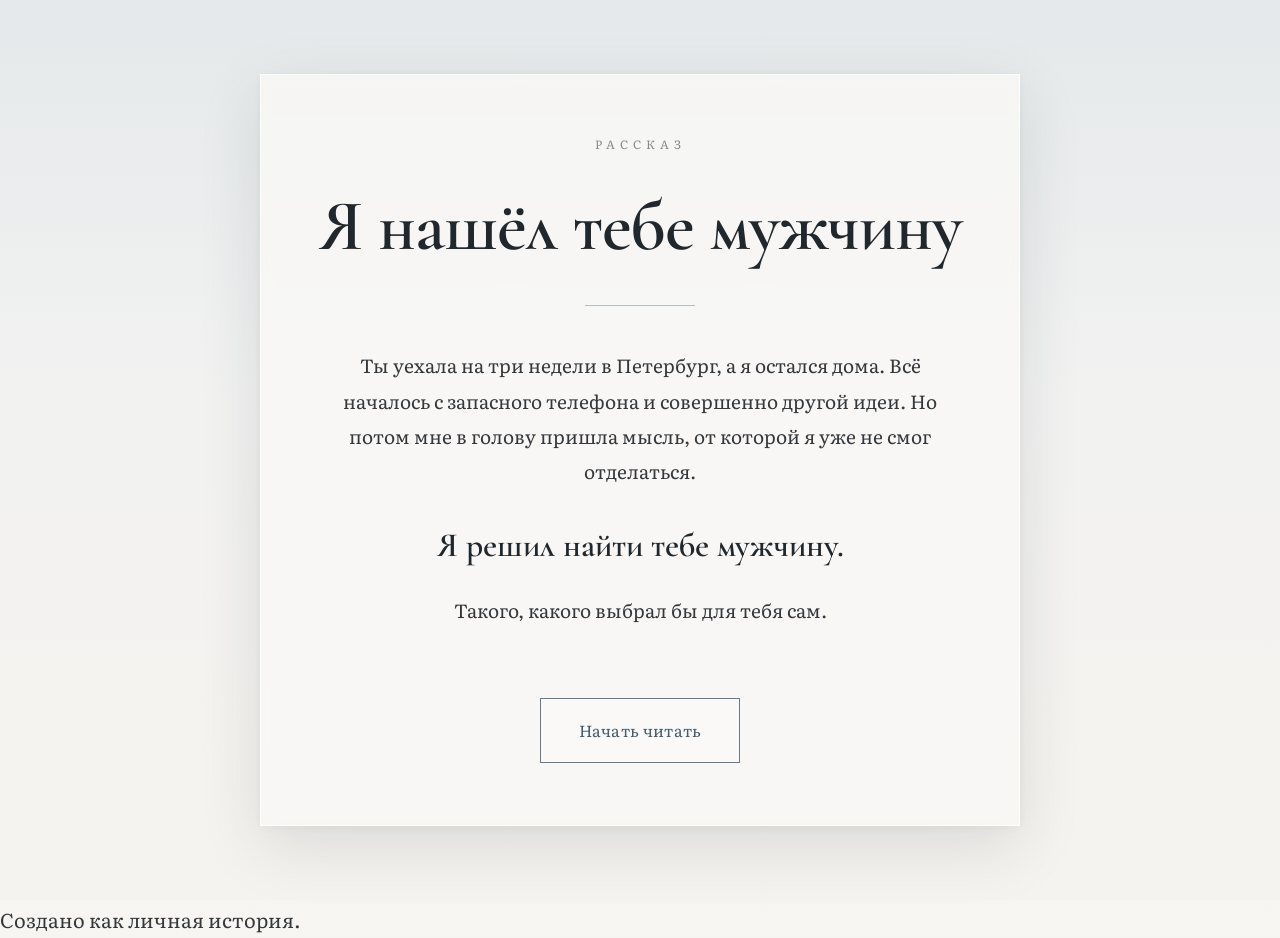
==== index.html @ 6dcb114e "Add files via upload" ====
<!DOCTYPE html>
<html lang="ru">
<head>
<meta charset="UTF-8">
<meta name="viewport" content="width=device-width, initial-scale=1.0">

<title>Я нашёл тебе мужчину</title>

<meta name="description" content="Ты уехала на три недели в Петербург, а я остался дома. Всё началось с запасного телефона и совершенно другой идеи. Но потом мне в голову пришла мысль, от которой я уже не смог отделаться.">

<link rel="stylesheet" href="style.css">

<link rel="preconnect" href="https://fonts.googleapis.com">
<link rel="preconnect" href="https://fonts.gstatic.com" crossorigin>

<link href="https://fonts.googleapis.com/css2?family=Cormorant+Garamond:wght@500;600&family=Literata:opsz,wght@7..72,300;7..72,400;7..72,500&display=swap" rel="stylesheet">

</head>

<body>

<div class="progress"></div>

<main class="cover">

<div class="cover-content">

<div class="book-type">

рассказ

</div>

<h1>

Я нашёл тебе мужчину

</h1>

<div class="divider"></div>

<p class="annotation">

Ты уехала на три недели в Петербург, а я остался дома.

Всё началось с запасного телефона и совершенно другой идеи.

Но потом мне в голову пришла мысль, от которой я уже не смог отделаться.

</p>

<p class="annotation accent">

Я решил найти тебе мужчину.

</p>

<p class="annotation">

Такого, какого выбрал бы для тебя сам.

</p>

<a class="start-button" href="chapter1.html">

Начать читать

</a>

<a
    id="continue-reading"
    class="start-button"
    href="#"
    style="display:none;margin-top:18px;"
>
Продолжить чтение
</a>

</div>

</main>

<footer>

Создано как личная история.

</footer>

<script src="script.js"></script>

</body>

</html>
---- style.css ----
/* ==========================================================
   Я нашёл тебе мужчину
   Петербургская версия оформления
   ========================================================== */

:root {
    --bg: #f2f1ee;
    --paper: #fbfaf7;

    --text: #34383c;
    --title: #20272d;

    --accent: #657b8d;
    --accent-dark: #455c6e;

    --muted: #858b8f;
    --line: #d6dce0;

    --shadow: rgba(28, 40, 48, 0.09);
}


/* ----------------------------------------------------------
   Базовые настройки
   ---------------------------------------------------------- */

* {
    margin: 0;
    padding: 0;
    box-sizing: border-box;
}

html {
    scroll-behavior: smooth;
}

body {
    min-height: 100vh;

    background:
        linear-gradient(
            rgba(235, 238, 240, 0.86),
            rgba(245, 242, 237, 0.92)
        ),
        url("assets/piter-watermark.png")
        center center / cover fixed no-repeat;

    color: var(--text);

    font-family: "Literata", Georgia, serif;
    font-size: 20px;
    line-height: 1.9;

    -webkit-font-smoothing: antialiased;
    text-rendering: optimizeLegibility;
}


/* ----------------------------------------------------------
   Полоска прогресса чтения
   ---------------------------------------------------------- */

.progress {
    position: fixed;

    top: 0;
    left: 0;

    width: 0;
    height: 3px;

    background: var(--accent);

    z-index: 9999;

    box-shadow: 0 0 6px rgba(101, 123, 141, 0.25);
}


/* ==========================================================
   ГЛАВНАЯ СТРАНИЦА
   ========================================================== */

.cover {
    position: relative;

    min-height: 100vh;

    display: flex;
    align-items: center;
    justify-content: center;

    padding: 60px 30px;

    background:
        linear-gradient(
            rgba(231, 235, 237, 0.28),
            rgba(244, 241, 236, 0.38)
        ),
        url("assets/piter-cover.jpg")
        center center / cover no-repeat fixed;
}


.cover::before {
    content: "";

    position: absolute;
    inset: 0;

    background:
        linear-gradient(
            180deg,
            rgba(50, 70, 85, 0.05),
            rgba(255, 255, 255, 0.02) 45%,
            rgba(240, 236, 230, 0.05)
        );

    pointer-events: none;
}


/* Карточка на главной */

.cover-content {
    position: relative;
    z-index: 2;

    width: min(760px, 100%);

    padding: 58px 55px 62px;

    text-align: center;

    background: rgba(250, 249, 246, 0.76);

    border: 1px solid rgba(255, 255, 255, 0.65);

    box-shadow:
        0 20px 60px rgba(25, 40, 50, 0.12),
        0 2px 10px rgba(25, 40, 50, 0.05);

    backdrop-filter: blur(6px);
    -webkit-backdrop-filter: blur(6px);
}


/* слово "рассказ" */

.book-type {
    margin-bottom: 34px;

    color: var(--muted);

    font-family: "Literata", serif;

    font-size: 12px;
    font-weight: 400;

    letter-spacing: 5px;
    text-transform: uppercase;
}


/* Главное название */

h1 {
    color: var(--title);

    font-family: "Cormorant Garamond", Georgia, serif;

    font-size: 72px;
    font-weight: 600;

    line-height: 1.02;

    letter-spacing: -1px;
}


/* линия под названием */

.divider {
    width: 110px;
    height: 1px;

    margin: 42px auto;

    background: var(--accent);

    opacity: 0.45;
}


/* Аннотация */

.annotation {
    max-width: 610px;

    margin: 0 auto 25px;

    font-size: 19px;
    line-height: 1.85;
}


.annotation.accent {
    margin-top: 35px;
    margin-bottom: 25px;

    color: var(--title);

    font-family: "Cormorant Garamond", Georgia, serif;

    font-size: 34px;
    font-weight: 600;

    line-height: 1.3;
}


/* ----------------------------------------------------------
   Кнопка "Начать читать"
   ---------------------------------------------------------- */

.start-button {
    display: inline-block;

    margin-top: 45px;

    padding: 16px 38px;

    color: var(--accent-dark);

    border: 1px solid var(--accent);

    text-decoration: none;

    font-family: "Literata", serif;

    font-size: 16px;

    letter-spacing: 0.3px;

    background: rgba(255, 255, 255, 0.25);

    transition:
        background-color 0.3s ease,
        color 0.3s ease,
        transform 0.3s ease,
        box-shadow 0.3s ease;
}

.start-button:hover {
    color: white;

    background: var(--accent);

    transform: translateY(-2px);

    box-shadow:
        0 8px 20px rgba(69, 92, 110, 0.18);
}


/* ==========================================================
   СТРАНИЦЫ ГЛАВ
   ========================================================== */

.chapter {
    position: relative;

    width: min(860px, calc(100% - 50px));

    margin: 55px auto 90px;

    padding: 90px 70px 105px;

    background: rgba(251, 250, 247, 0.86);

    box-shadow:
        0 12px 45px rgba(28, 40, 48, 0.09),
        0 2px 8px rgba(30, 40, 48, 0.035);
}


/* ----------------------------------------------------------
   Номер и название главы
   ---------------------------------------------------------- */

.chapter-number {
    color: var(--muted);

    font-family: "Literata", serif;

    font-size: 12px;

    letter-spacing: 4px;

    text-transform: uppercase;
}


.chapter-number::after {
    content: "";

    display: block;

    width: 45px;
    height: 1px;

    margin-top: 20px;

    background: var(--accent);

    opacity: 0.55;
}


.chapter-title {
    margin-top: 24px;
    margin-bottom: 66px;

    color: var(--title);

    font-family: "Cormorant Garamond", Georgia, serif;

    font-size: 58px;
    font-weight: 600;

    line-height: 1.1;
}


/* ----------------------------------------------------------
   Текст
   ---------------------------------------------------------- */

.chapter p {
    margin-bottom: 1.45em;
}


/* первая буква первого абзаца */

.chapter-title + p::first-letter {
    float: left;

    margin: 9px 9px 0 0;

    color: var(--accent-dark);

    font-family: "Cormorant Garamond", Georgia, serif;

    font-size: 62px;
    font-weight: 600;

    line-height: 0.72;
}


/* Финальные строки */

.ending {
    margin-top: 38px;

    color: var(--title);

    font-family: "Cormorant Garamond", Georgia, serif;

    font-size: 29px;

    line-height: 1.45;
}


/* ==========================================================
   НАВИГАЦИЯ ГЛАВ
   ========================================================== */

.navigation {
    display: grid;

    grid-template-columns: 1fr auto 1fr;

    align-items: center;

    gap: 20px;

    margin-top: 95px;

    padding-top: 32px;

    border-top: 1px solid var(--line);

    font-size: 15px;
}


.navigation a {
    color: var(--accent-dark);

    text-decoration: none;

    transition:
        color 0.2s ease,
        opacity 0.2s ease;
}


.navigation a:hover {
    color: var(--title);
}


.navigation > :first-child {
    justify-self: start;
}


.navigation > :nth-child(2) {
    justify-self: center;
}


.navigation > :last-child {
    justify-self: end;
}


/* запасная поддержка старого класса */

.chapter-nav {
    width: min(860px, calc(100% - 50px));

    display: grid;

    grid-template-columns: 1fr auto 1fr;

    align-items: center;

    gap: 20px;

    margin: -45px auto 80px;

    padding: 30px 20px;

    border-top: 1px solid var(--line);

    font-family: "Literata", serif;

    font-size: 15px;
}


.chapter-nav a {
    color: var(--accent-dark);

    text-decoration: none;
}


.chapter-nav a:hover {
    color: var(--title);
}


/* ==========================================================
   FOOTER ГЛАВНОЙ
   ========================================================== */

body {
    min-height: 100vh;

    background:
        linear-gradient(
            rgba(235, 238, 240, 0.68),
            rgba(245, 242, 237, 0.76)
        ),
        url("assets/piter-watermark.png")
        center center / cover fixed no-repeat;

    color: var(--text);

    font-family: "Literata", Georgia, serif;
    font-size: 20px;
    line-height: 1.9;

    -webkit-font-smoothing: antialiased;
    text-rendering: optimizeLegibility;
}


/* ==========================================================
   МОБИЛЬНЫЕ
   ========================================================== */

@media (max-width: 700px) {

    body {
        font-size: 18px;
        line-height: 1.82;

        background-attachment: scroll;
    }


    .cover {
        min-height: 100svh;

        padding: 28px 16px;

        background-attachment: scroll;
    }


    .cover-content {
        padding: 42px 24px 46px;
    }


    h1 {
        font-size: 48px;
        line-height: 1.02;
    }


    .book-type {
        margin-bottom: 26px;

        font-size: 10px;

        letter-spacing: 4px;
    }


    .divider {
        margin: 32px auto;
    }


    .annotation {
        font-size: 17px;

        line-height: 1.75;
    }


    .annotation.accent {
        font-size: 29px;
    }


    .start-button {
        margin-top: 34px;

        padding: 15px 30px;
    }


    .chapter {
        width: calc(100% - 20px);

        margin: 10px auto 35px;

        padding: 58px 23px 70px;

        background: rgba(251, 250, 247, 0.93);
    }


    .chapter-title {
        margin-top: 20px;
        margin-bottom: 48px;

        font-size: 44px;
    }


    .chapter-number {
        font-size: 10px;

        letter-spacing: 3px;
    }


    .chapter-title + p::first-letter {
        margin-top: 8px;

        font-size: 54px;
    }


    .ending {
        font-size: 26px;
    }


    .navigation {
        gap: 8px;

        margin-top: 65px;

        padding-top: 25px;

        font-size: 13px;
    }


    .navigation a:first-child {
        text-align: left;
    }


    .navigation a:last-child {
        text-align: right;
    }


    .chapter-nav {
        width: calc(100% - 30px);

        gap: 8px;

        font-size: 13px;
    }
}


/* ==========================================================
   ОЧЕНЬ МАЛЕНЬКИЕ ЭКРАНЫ
   ========================================================== */

@media (max-width: 430px) {

    h1 {
        font-size: 43px;
    }


    .cover-content {
        padding-left: 19px;
        padding-right: 19px;
    }


    .chapter {
        padding-left: 19px;
        padding-right: 19px;
    }


    .navigation {
        font-size: 12px;
    }
}
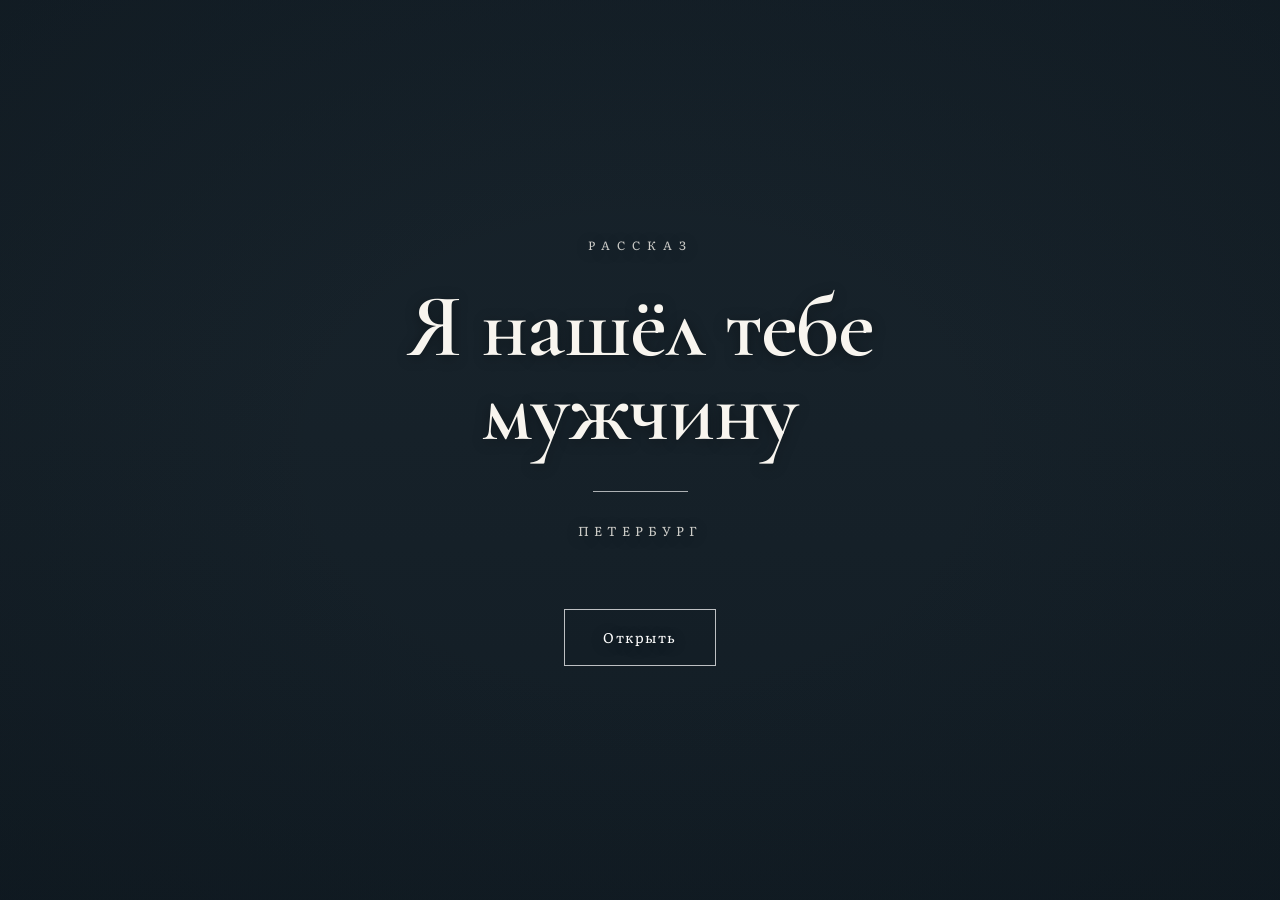
==== commit ed2e7833: "Update index.html new front page" ====
--- a/index.html
+++ b/index.html
@@ -1,93 +1,60 @@
 <!DOCTYPE html>
 <html lang="ru">
+
 <head>
-<meta charset="UTF-8">
-<meta name="viewport" content="width=device-width, initial-scale=1.0">
+    <meta charset="UTF-8">
 
-<title>Я нашёл тебе мужчину</title>
+    <meta name="viewport"
+          content="width=device-width, initial-scale=1.0">
 
-<meta name="description" content="Ты уехала на три недели в Петербург, а я остался дома. Всё началось с запасного телефона и совершенно другой идеи. Но потом мне в голову пришла мысль, от которой я уже не смог отделаться.">
+    <title>Я нашёл тебе мужчину</title>
 
-<link rel="stylesheet" href="style.css">
+    <link rel="preconnect"
+          href="https://fonts.googleapis.com">
 
-<link rel="preconnect" href="https://fonts.googleapis.com">
-<link rel="preconnect" href="https://fonts.gstatic.com" crossorigin>
+    <link rel="preconnect"
+          href="https://fonts.gstatic.com"
+          crossorigin>
 
-<link href="https://fonts.googleapis.com/css2?family=Cormorant+Garamond:wght@500;600&family=Literata:opsz,wght@7..72,300;7..72,400;7..72,500&display=swap" rel="stylesheet">
+    <link href="https://fonts.googleapis.com/css2?family=Cormorant+Garamond:wght@500;600&family=Literata:opsz,wght@7..72,300;7..72,400;7..72,500&display=swap"
+          rel="stylesheet">
 
+    <link rel="stylesheet"
+          href="style.css">
 </head>
 
-<body>
 
-<div class="progress"></div>
+<body class="splash-page">
 
-<main class="cover">
+    <main class="splash">
 
-<div class="cover-content">
+        <div class="splash-shade"></div>
 
-<div class="book-type">
+        <div class="splash-content">
 
-рассказ
+            <div class="splash-type">
+                рассказ
+            </div>
 
-</div>
+            <h1 class="splash-title">
+                Я нашёл тебе<br>
+                мужчину
+            </h1>
 
-<h1>
+            <div class="splash-line"></div>
 
-Я нашёл тебе мужчину
+            <div class="splash-city">
+                Петербург
+            </div>
 
-</h1>
+            <a class="splash-button"
+               href="story.html">
+                Открыть
+            </a>
 
-<div class="divider"></div>
+        </div>
 
-<p class="annotation">
-
-Ты уехала на три недели в Петербург, а я остался дома.
-
-Всё началось с запасного телефона и совершенно другой идеи.
-
-Но потом мне в голову пришла мысль, от которой я уже не смог отделаться.
-
-</p>
-
-<p class="annotation accent">
-
-Я решил найти тебе мужчину.
-
-</p>
-
-<p class="annotation">
-
-Такого, какого выбрал бы для тебя сам.
-
-</p>
-
-<a class="start-button" href="chapter1.html">
-
-Начать читать
-
-</a>
-
-<a
-    id="continue-reading"
-    class="start-button"
-    href="#"
-    style="display:none;margin-top:18px;"
->
-Продолжить чтение
-</a>
-
-</div>
-
-</main>
-
-<footer>
-
-Создано как личная история.
-
-</footer>
-
-<script src="script.js"></script>
+    </main>
 
 </body>
-
-</html>+</html>
--- a/style.css
+++ b/style.css
@@ -39,8 +39,8 @@
 
     background:
         linear-gradient(
-            rgba(235, 238, 240, 0.86),
-            rgba(245, 242, 237, 0.92)
+            rgba(235, 238, 240, 0.68),
+            rgba(245, 242, 237, 0.76)
         ),
         url("assets/piter-watermark.png")
         center center / cover fixed no-repeat;
@@ -220,7 +220,7 @@
 
 
 /* ----------------------------------------------------------
-   Кнопка "Начать читать"
+   Кнопки
    ---------------------------------------------------------- */
 
 .start-button {
@@ -333,15 +333,13 @@
 
 
 /* ----------------------------------------------------------
-   Текст
+   Основной текст
    ---------------------------------------------------------- */
 
 .chapter p {
     margin-bottom: 1.45em;
 }
 
-
-/* первая буква первого абзаца */
 
 .chapter-title + p::first-letter {
     float: left;
@@ -469,25 +467,16 @@
    FOOTER ГЛАВНОЙ
    ========================================================== */
 
-body {
-    min-height: 100vh;
-
-    background:
-        linear-gradient(
-            rgba(235, 238, 240, 0.68),
-            rgba(245, 242, 237, 0.76)
-        ),
-        url("assets/piter-watermark.png")
-        center center / cover fixed no-repeat;
-
-    color: var(--text);
-
-    font-family: "Literata", Georgia, serif;
-    font-size: 20px;
-    line-height: 1.9;
-
-    -webkit-font-smoothing: antialiased;
-    text-rendering: optimizeLegibility;
+body > footer:not(.chapter-nav) {
+    padding: 35px 20px;
+
+    color: var(--muted);
+
+    text-align: center;
+
+    font-size: 12px;
+
+    letter-spacing: 0.4px;
 }
 
 
@@ -498,35 +487,68 @@
 @media (max-width: 700px) {
 
     body {
-        font-size: 18px;
-        line-height: 1.82;
+        font-size: 17px;
+        line-height: 1.68;
+
+        background:
+            linear-gradient(
+                rgba(235, 238, 240, 0.30),
+                rgba(245, 242, 237, 0.40)
+            ),
+            url("assets/piter-watermark.png")
+            60% center / cover no-repeat;
 
         background-attachment: scroll;
     }
 
+
+    /* Главная */
 
     .cover {
         min-height: 100svh;
 
-        padding: 28px 16px;
+        padding: 24px 18px 36px;
+
+        background:
+            url("assets/piter-cover.jpg")
+            72% center / cover no-repeat;
 
         background-attachment: scroll;
     }
 
 
+    .cover::before {
+        background: none;
+    }
+
+
     .cover-content {
-        padding: 42px 24px 46px;
+        width: calc(100% - 42px);
+
+        padding: 34px 20px 36px;
+
+        background: rgba(250, 249, 246, 0.82);
+
+        border: 1px solid rgba(255, 255, 255, 0.65);
+
+        box-shadow:
+            0 15px 45px rgba(25, 40, 50, 0.14);
+
+        backdrop-filter: none;
+        -webkit-backdrop-filter: none;
     }
 
 
     h1 {
-        font-size: 48px;
+        font-size: 39px;
         line-height: 1.02;
+
+        letter-spacing: -0.5px;
     }
 
 
     .book-type {
-        margin-bottom: 26px;
+        margin-bottom: 18px;
 
         font-size: 10px;
 
@@ -535,45 +557,65 @@
 
 
     .divider {
-        margin: 32px auto;
+        width: 100px;
+
+        margin: 24px auto;
     }
 
 
     .annotation {
-        font-size: 17px;
-
-        line-height: 1.75;
+        margin-bottom: 18px;
+
+        font-size: 16px;
+
+        line-height: 1.62;
     }
 
 
     .annotation.accent {
-        font-size: 29px;
+        margin-top: 24px;
+        margin-bottom: 18px;
+
+        font-size: 27px;
+
+        line-height: 1.2;
     }
 
 
     .start-button {
-        margin-top: 34px;
-
-        padding: 15px 30px;
-    }
-
+        margin-top: 26px;
+
+        padding: 12px 24px;
+
+        font-size: 15px;
+    }
+
+
+    #continue-reading {
+        margin-top: 12px !important;
+    }
+
+
+    /* Главы */
 
     .chapter {
-        width: calc(100% - 20px);
-
-        margin: 10px auto 35px;
-
-        padding: 58px 23px 70px;
-
-        background: rgba(251, 250, 247, 0.93);
+        width: calc(100% - 26px);
+
+        margin: 14px auto 36px;
+
+        padding: 42px 24px 62px;
+
+        background: rgba(251, 250, 247, 0.76);
     }
 
 
     .chapter-title {
-        margin-top: 20px;
-        margin-bottom: 48px;
-
-        font-size: 44px;
+        margin-top: 18px;
+        margin-bottom: 32px;
+
+        font-size: 42px;
+
+        line-height: 1.05;
     }
 
 
@@ -584,24 +626,40 @@
     }
 
 
+    .chapter-number::after {
+        margin-top: 18px;
+    }
+
+
+    .chapter p {
+        margin-bottom: 1.25em;
+    }
+
+
     .chapter-title + p::first-letter {
-        margin-top: 8px;
-
-        font-size: 54px;
+        margin: 7px 8px 0 0;
+
+        font-size: 50px;
+
+        line-height: 0.75;
     }
 
 
     .ending {
-        font-size: 26px;
-    }
-
+        font-size: 25px;
+
+        line-height: 1.4;
+    }
+
+
+    /* Навигация */
 
     .navigation {
         gap: 8px;
 
-        margin-top: 65px;
-
-        padding-top: 25px;
+        margin-top: 60px;
+
+        padding-top: 24px;
 
         font-size: 13px;
     }
@@ -634,23 +692,283 @@
 @media (max-width: 430px) {
 
     h1 {
-        font-size: 43px;
+        font-size: 37px;
     }
 
 
     .cover-content {
-        padding-left: 19px;
-        padding-right: 19px;
+        padding-left: 18px;
+        padding-right: 18px;
+    }
+
+
+    .annotation {
+        font-size: 15.5px;
+    }
+
+
+    .annotation.accent {
+        font-size: 26px;
     }
 
 
     .chapter {
-        padding-left: 19px;
-        padding-right: 19px;
+        width: calc(100% - 22px);
+
+        padding-left: 21px;
+        padding-right: 21px;
+    }
+
+
+    .chapter-title {
+        font-size: 40px;
     }
 
 
     .navigation {
         font-size: 12px;
     }
-}+}
+
+
+/* ==========================================================
+   ВИЗУАЛЬНАЯ ОБЛОЖКА
+   ========================================================== */
+
+.splash-page {
+    margin: 0;
+
+    background: #17222a;
+
+    overflow: hidden;
+}
+
+
+.splash {
+    position: relative;
+
+    width: 100%;
+    min-height: 100vh;
+    min-height: 100svh;
+
+    display: flex;
+
+    align-items: center;
+    justify-content: center;
+
+    background:
+        url("assets/piter-cover.jpg")
+        center center / cover no-repeat;
+}
+
+
+/* Затемнение фотографии */
+
+.splash::before {
+    content: "";
+
+    position: absolute;
+    inset: 0;
+
+    background:
+        linear-gradient(
+            180deg,
+            rgba(15, 28, 38, 0.20) 0%,
+            rgba(20, 32, 40, 0.14) 40%,
+            rgba(10, 20, 28, 0.38) 100%
+        );
+
+    z-index: 1;
+}
+
+
+/* лёгкая виньетка */
+
+.splash-shade {
+    position: absolute;
+    inset: 0;
+
+    z-index: 2;
+
+    background:
+        radial-gradient(
+            ellipse at center,
+            rgba(0, 0, 0, 0) 35%,
+            rgba(10, 18, 24, 0.34) 100%
+        );
+
+    pointer-events: none;
+}
+
+
+/* Текст */
+
+.splash-content {
+    position: relative;
+
+    z-index: 3;
+
+    width: min(760px, calc(100% - 50px));
+
+    text-align: center;
+
+    color: #f6f3ec;
+
+    text-shadow:
+        0 2px 14px rgba(0, 0, 0, 0.36);
+}
+
+
+.splash-type {
+    margin-bottom: 28px;
+
+    font-family: "Literata", serif;
+
+    font-size: 12px;
+
+    letter-spacing: 7px;
+
+    text-transform: uppercase;
+
+    opacity: 0.82;
+}
+
+
+.splash-title {
+    color: #f8f5ef;
+
+    font-family: "Cormorant Garamond", Georgia, serif;
+
+    font-size: clamp(58px, 7vw, 92px);
+
+    font-weight: 600;
+
+    line-height: 0.94;
+
+    letter-spacing: -1px;
+}
+
+
+.splash-line {
+    width: 95px;
+    height: 1px;
+
+    margin: 38px auto 27px;
+
+    background: rgba(255, 255, 255, 0.65);
+}
+
+
+.splash-city {
+    font-family: "Literata", serif;
+
+    font-size: 13px;
+
+    letter-spacing: 5px;
+
+    text-transform: uppercase;
+
+    opacity: 0.82;
+}
+
+
+/* Кнопка */
+
+.splash-button {
+    display: inline-block;
+
+    margin-top: 65px;
+
+    padding: 14px 38px;
+
+    border: 1px solid rgba(255, 255, 255, 0.72);
+
+    color: #ffffff;
+
+    font-family: "Literata", serif;
+
+    font-size: 14px;
+
+    letter-spacing: 1.5px;
+
+    text-decoration: none;
+
+    background: rgba(20, 30, 38, 0.18);
+
+    transition:
+        background 0.3s ease,
+        transform 0.3s ease;
+}
+
+
+.splash-button:hover {
+    background: rgba(255, 255, 255, 0.15);
+
+    transform: translateY(-2px);
+}
+
+
+/* ==========================================================
+   ОБЛОЖКА НА ТЕЛЕФОНЕ
+   ========================================================== */
+
+@media (max-width: 700px) {
+
+    .splash {
+        background-position: 68% center;
+    }
+
+
+    .splash-content {
+        width: calc(100% - 52px);
+
+        transform: translateY(-2vh);
+    }
+
+
+    .splash-type {
+        margin-bottom: 23px;
+
+        font-size: 10px;
+
+        letter-spacing: 5px;
+    }
+
+
+    .splash-title {
+        font-size: 52px;
+
+        line-height: 0.96;
+    }
+
+
+    .splash-line {
+        width: 75px;
+
+        margin: 30px auto 23px;
+    }
+
+
+    .splash-city {
+        font-size: 11px;
+
+        letter-spacing: 4px;
+    }
+
+
+    .splash-button {
+        margin-top: 52px;
+
+        padding: 13px 34px;
+
+        font-size: 13px;
+    }
+}
+
+
+@media (max-width: 430px) {
+
+    .splash-title {
+        font-size: 46px;
+    }
+}
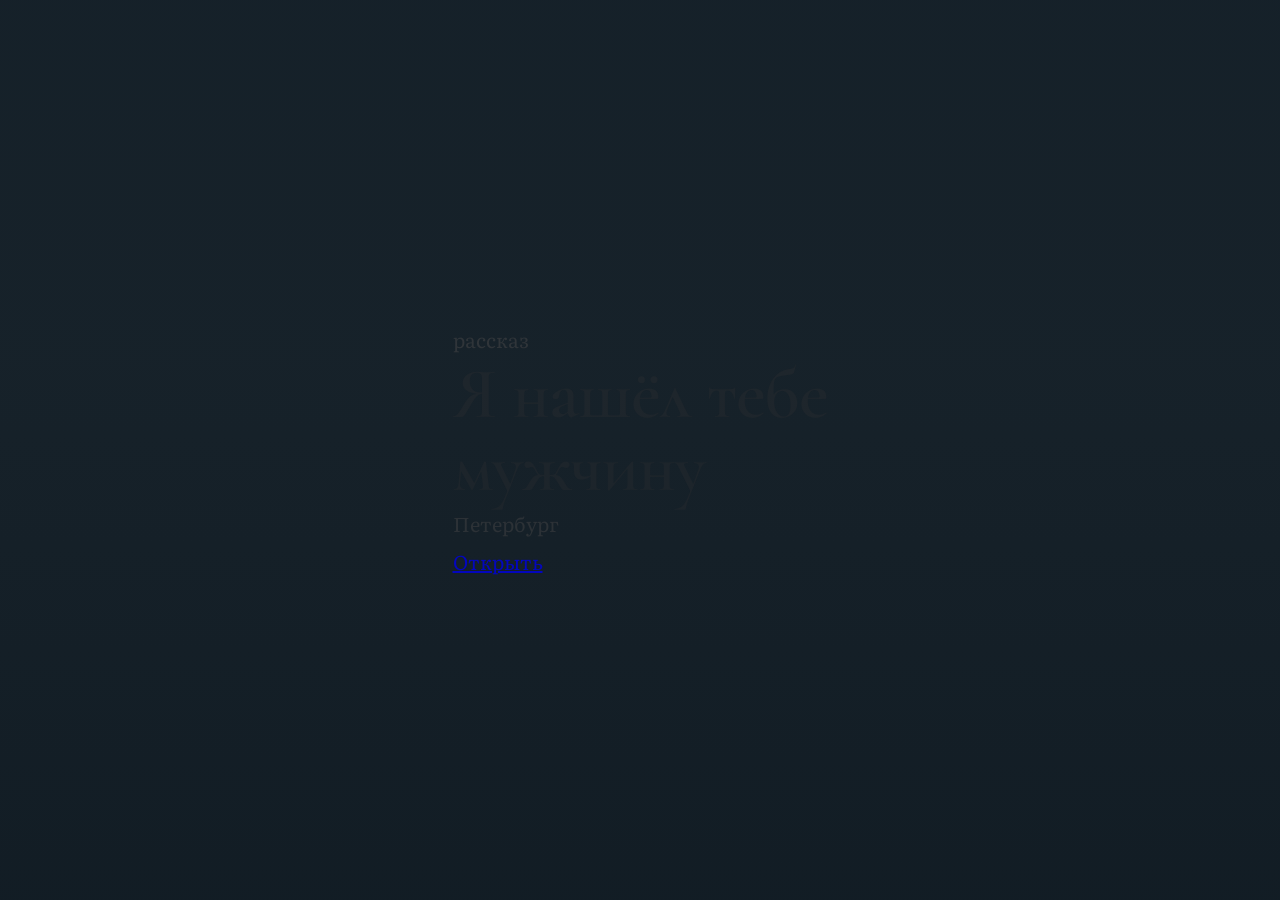
==== commit 69476a82: "Update index.html new design version" ====
--- a/index.html
+++ b/index.html
@@ -26,28 +26,28 @@
 
 <body class="splash-page">
 
-    <main class="splash">
+    <main class="splash splash-new">
 
-        <div class="splash-shade"></div>
+        <div class="splash-new-overlay"></div>
 
-        <div class="splash-content">
+        <div class="splash-new-content">
 
-            <div class="splash-type">
+            <div class="splash-new-type">
                 рассказ
             </div>
 
-            <h1 class="splash-title">
+            <h1 class="splash-new-title">
                 Я нашёл тебе<br>
                 мужчину
             </h1>
 
-            <div class="splash-line"></div>
+            <div class="splash-new-line"></div>
 
-            <div class="splash-city">
+            <div class="splash-new-city">
                 Петербург
             </div>
 
-            <a class="splash-button"
+            <a class="splash-new-button"
                href="story.html">
                 Открыть
             </a>
@@ -57,4 +57,5 @@
     </main>
 
 </body>
+
 </html>
--- a/style.css
+++ b/style.css
@@ -62,7 +62,6 @@
 
 .progress {
     position: fixed;
-
     top: 0;
     left: 0;
 
@@ -78,7 +77,7 @@
 
 
 /* ==========================================================
-   ГЛАВНАЯ СТРАНИЦА
+   ВНУТРЕННЯЯ СТРАНИЦА STORY.HTML
    ========================================================== */
 
 .cover {
@@ -120,8 +119,6 @@
 }
 
 
-/* Карточка на главной */
-
 .cover-content {
     position: relative;
     z-index: 2;
@@ -145,8 +142,6 @@
 }
 
 
-/* слово "рассказ" */
-
 .book-type {
     margin-bottom: 34px;
 
@@ -162,8 +157,6 @@
 }
 
 
-/* Главное название */
-
 h1 {
     color: var(--title);
 
@@ -177,8 +170,6 @@
     letter-spacing: -1px;
 }
 
-
-/* линия под названием */
 
 .divider {
     width: 110px;
@@ -191,8 +182,6 @@
     opacity: 0.45;
 }
 
-
-/* Аннотация */
 
 .annotation {
     max-width: 610px;
@@ -251,6 +240,7 @@
         box-shadow 0.3s ease;
 }
 
+
 .start-button:hover {
     color: white;
 
@@ -260,6 +250,35 @@
 
     box-shadow:
         0 8px 20px rgba(69, 92, 110, 0.18);
+}
+
+
+/* ссылка обратно на обложку со story.html */
+
+.cover-link {
+    display: block;
+
+    margin-top: 28px;
+
+    color: var(--muted);
+
+    font-size: 13px;
+
+    text-decoration: none;
+
+    letter-spacing: 0.4px;
+
+    opacity: 0.85;
+
+    transition:
+        color 0.2s ease,
+        opacity 0.2s ease;
+}
+
+
+.cover-link:hover {
+    color: var(--accent-dark);
+    opacity: 1;
 }
 
 
@@ -357,8 +376,6 @@
 }
 
 
-/* Финальные строки */
-
 .ending {
     margin-top: 38px;
 
@@ -426,6 +443,37 @@
 }
 
 
+/* ссылка на визуальную обложку под навигацией */
+
+.chapter-cover-link {
+    display: block;
+
+    margin-top: 24px;
+
+    text-align: center;
+
+    color: var(--muted);
+
+    font-size: 12px;
+
+    letter-spacing: 0.5px;
+
+    text-decoration: none;
+
+    opacity: 0.75;
+
+    transition:
+        color 0.2s ease,
+        opacity 0.2s ease;
+}
+
+
+.chapter-cover-link:hover {
+    color: var(--accent-dark);
+    opacity: 1;
+}
+
+
 /* запасная поддержка старого класса */
 
 .chapter-nav {
@@ -464,7 +512,7 @@
 
 
 /* ==========================================================
-   FOOTER ГЛАВНОЙ
+   FOOTER
    ========================================================== */
 
 body > footer:not(.chapter-nav) {
@@ -477,6 +525,176 @@
     font-size: 12px;
 
     letter-spacing: 0.4px;
+}
+
+
+/* ==========================================================
+   ВИЗУАЛЬНАЯ ОБЛОЖКА INDEX.HTML
+   ========================================================== */
+
+.splash-page {
+    margin: 0;
+
+    background: #17222a;
+
+    overflow: hidden;
+}
+
+
+.splash {
+    position: relative;
+
+    width: 100%;
+
+    min-height: 100vh;
+    min-height: 100svh;
+
+    display: flex;
+
+    align-items: center;
+    justify-content: center;
+
+    background:
+        url("assets/piter-cover.jpg")
+        center center / cover no-repeat;
+}
+
+
+.splash::before {
+    content: "";
+
+    position: absolute;
+    inset: 0;
+
+    background:
+        linear-gradient(
+            180deg,
+            rgba(15, 28, 38, 0.20) 0%,
+            rgba(20, 32, 40, 0.14) 40%,
+            rgba(10, 20, 28, 0.38) 100%
+        );
+
+    z-index: 1;
+}
+
+
+.splash-shade {
+    position: absolute;
+    inset: 0;
+
+    z-index: 2;
+
+    background:
+        radial-gradient(
+            ellipse at center,
+            rgba(0, 0, 0, 0) 35%,
+            rgba(10, 18, 24, 0.34) 100%
+        );
+
+    pointer-events: none;
+}
+
+
+.splash-content {
+    position: relative;
+
+    z-index: 3;
+
+    width: min(760px, calc(100% - 50px));
+
+    text-align: center;
+
+    color: #f6f3ec;
+
+    text-shadow:
+        0 2px 14px rgba(0, 0, 0, 0.36);
+}
+
+
+.splash-type {
+    margin-bottom: 28px;
+
+    font-family: "Literata", serif;
+
+    font-size: 12px;
+
+    letter-spacing: 7px;
+
+    text-transform: uppercase;
+
+    opacity: 0.82;
+}
+
+
+.splash-title {
+    color: #f8f5ef;
+
+    font-family: "Cormorant Garamond", Georgia, serif;
+
+    font-size: clamp(58px, 7vw, 92px);
+
+    font-weight: 600;
+
+    line-height: 0.94;
+
+    letter-spacing: -1px;
+}
+
+
+.splash-line {
+    width: 95px;
+    height: 1px;
+
+    margin: 38px auto 27px;
+
+    background: rgba(255, 255, 255, 0.65);
+}
+
+
+.splash-city {
+    font-family: "Literata", serif;
+
+    font-size: 13px;
+
+    letter-spacing: 5px;
+
+    text-transform: uppercase;
+
+    opacity: 0.82;
+}
+
+
+.splash-button {
+    display: inline-block;
+
+    margin-top: 65px;
+
+    padding: 14px 38px;
+
+    border: 1px solid rgba(255, 255, 255, 0.72);
+
+    color: #ffffff;
+
+    font-family: "Literata", serif;
+
+    font-size: 14px;
+
+    letter-spacing: 1.5px;
+
+    text-decoration: none;
+
+    background: rgba(20, 30, 38, 0.18);
+
+    transition:
+        background 0.3s ease,
+        transform 0.3s ease;
+}
+
+
+.splash-button:hover {
+    background: rgba(255, 255, 255, 0.15);
+
+    transform: translateY(-2px);
 }
 
 
@@ -502,7 +720,7 @@
     }
 
 
-    /* Главная */
+    /* story.html */
 
     .cover {
         min-height: 100svh;
@@ -596,7 +814,14 @@
     }
 
 
-    /* Главы */
+    .cover-link {
+        margin-top: 22px;
+
+        font-size: 12px;
+    }
+
+
+    /* главы */
 
     .chapter {
         width: calc(100% - 26px);
@@ -652,8 +877,6 @@
     }
 
 
-    /* Навигация */
-
     .navigation {
         gap: 8px;
 
@@ -675,10 +898,70 @@
     }
 
 
+    .chapter-cover-link {
+        margin-top: 20px;
+
+        font-size: 11px;
+    }
+
+
     .chapter-nav {
         width: calc(100% - 30px);
 
         gap: 8px;
+
+        font-size: 13px;
+    }
+
+
+    /* визуальная обложка index.html */
+
+    .splash {
+        background-position: 68% center;
+    }
+
+
+    .splash-content {
+        width: calc(100% - 52px);
+
+        transform: translateY(-2vh);
+    }
+
+
+    .splash-type {
+        margin-bottom: 23px;
+
+        font-size: 10px;
+
+        letter-spacing: 5px;
+    }
+
+
+    .splash-title {
+        font-size: 52px;
+
+        line-height: 0.96;
+    }
+
+
+    .splash-line {
+        width: 75px;
+
+        margin: 30px auto 23px;
+    }
+
+
+    .splash-city {
+        font-size: 11px;
+
+        letter-spacing: 4px;
+    }
+
+
+    .splash-button {
+        margin-top: 52px;
+
+        padding: 13px 34px;
 
         font-size: 13px;
     }
@@ -728,245 +1011,7 @@
     .navigation {
         font-size: 12px;
     }
-}
-
-
-/* ==========================================================
-   ВИЗУАЛЬНАЯ ОБЛОЖКА
-   ========================================================== */
-
-.splash-page {
-    margin: 0;
-
-    background: #17222a;
-
-    overflow: hidden;
-}
-
-
-.splash {
-    position: relative;
-
-    width: 100%;
-    min-height: 100vh;
-    min-height: 100svh;
-
-    display: flex;
-
-    align-items: center;
-    justify-content: center;
-
-    background:
-        url("assets/piter-cover.jpg")
-        center center / cover no-repeat;
-}
-
-
-/* Затемнение фотографии */
-
-.splash::before {
-    content: "";
-
-    position: absolute;
-    inset: 0;
-
-    background:
-        linear-gradient(
-            180deg,
-            rgba(15, 28, 38, 0.20) 0%,
-            rgba(20, 32, 40, 0.14) 40%,
-            rgba(10, 20, 28, 0.38) 100%
-        );
-
-    z-index: 1;
-}
-
-
-/* лёгкая виньетка */
-
-.splash-shade {
-    position: absolute;
-    inset: 0;
-
-    z-index: 2;
-
-    background:
-        radial-gradient(
-            ellipse at center,
-            rgba(0, 0, 0, 0) 35%,
-            rgba(10, 18, 24, 0.34) 100%
-        );
-
-    pointer-events: none;
-}
-
-
-/* Текст */
-
-.splash-content {
-    position: relative;
-
-    z-index: 3;
-
-    width: min(760px, calc(100% - 50px));
-
-    text-align: center;
-
-    color: #f6f3ec;
-
-    text-shadow:
-        0 2px 14px rgba(0, 0, 0, 0.36);
-}
-
-
-.splash-type {
-    margin-bottom: 28px;
-
-    font-family: "Literata", serif;
-
-    font-size: 12px;
-
-    letter-spacing: 7px;
-
-    text-transform: uppercase;
-
-    opacity: 0.82;
-}
-
-
-.splash-title {
-    color: #f8f5ef;
-
-    font-family: "Cormorant Garamond", Georgia, serif;
-
-    font-size: clamp(58px, 7vw, 92px);
-
-    font-weight: 600;
-
-    line-height: 0.94;
-
-    letter-spacing: -1px;
-}
-
-
-.splash-line {
-    width: 95px;
-    height: 1px;
-
-    margin: 38px auto 27px;
-
-    background: rgba(255, 255, 255, 0.65);
-}
-
-
-.splash-city {
-    font-family: "Literata", serif;
-
-    font-size: 13px;
-
-    letter-spacing: 5px;
-
-    text-transform: uppercase;
-
-    opacity: 0.82;
-}
-
-
-/* Кнопка */
-
-.splash-button {
-    display: inline-block;
-
-    margin-top: 65px;
-
-    padding: 14px 38px;
-
-    border: 1px solid rgba(255, 255, 255, 0.72);
-
-    color: #ffffff;
-
-    font-family: "Literata", serif;
-
-    font-size: 14px;
-
-    letter-spacing: 1.5px;
-
-    text-decoration: none;
-
-    background: rgba(20, 30, 38, 0.18);
-
-    transition:
-        background 0.3s ease,
-        transform 0.3s ease;
-}
-
-
-.splash-button:hover {
-    background: rgba(255, 255, 255, 0.15);
-
-    transform: translateY(-2px);
-}
-
-
-/* ==========================================================
-   ОБЛОЖКА НА ТЕЛЕФОНЕ
-   ========================================================== */
-
-@media (max-width: 700px) {
-
-    .splash {
-        background-position: 68% center;
-    }
-
-
-    .splash-content {
-        width: calc(100% - 52px);
-
-        transform: translateY(-2vh);
-    }
-
-
-    .splash-type {
-        margin-bottom: 23px;
-
-        font-size: 10px;
-
-        letter-spacing: 5px;
-    }
-
-
-    .splash-title {
-        font-size: 52px;
-
-        line-height: 0.96;
-    }
-
-
-    .splash-line {
-        width: 75px;
-
-        margin: 30px auto 23px;
-    }
-
-
-    .splash-city {
-        font-size: 11px;
-
-        letter-spacing: 4px;
-    }
-
-
-    .splash-button {
-        margin-top: 52px;
-
-        padding: 13px 34px;
-
-        font-size: 13px;
-    }
-}
-
-
-@media (max-width: 430px) {
+
 
     .splash-title {
         font-size: 46px;
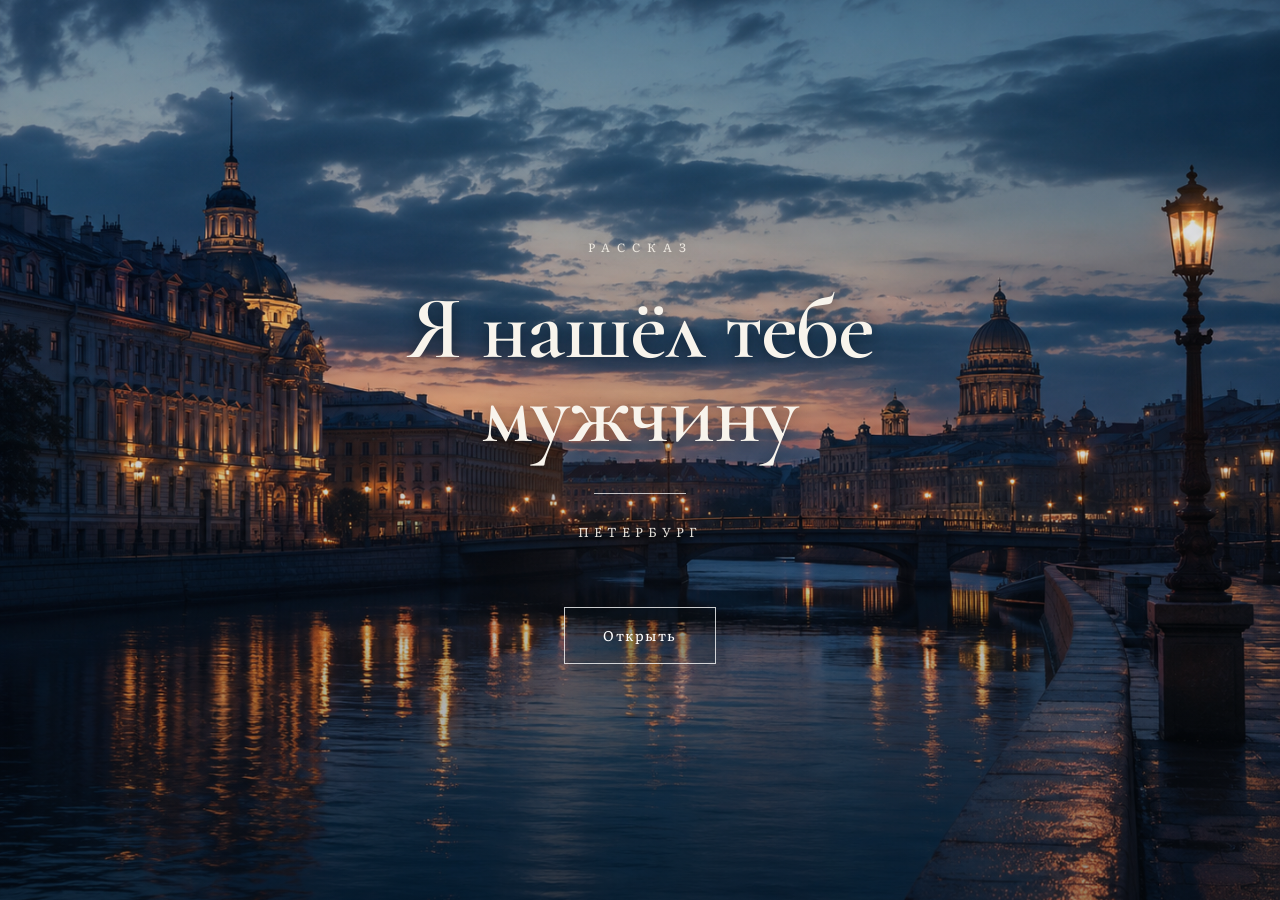
==== commit c75db7cb: "Update index.html description" ====
--- a/index.html
+++ b/index.html
@@ -7,6 +7,12 @@
     <meta name="viewport"
           content="width=device-width, initial-scale=1.0">
 
+    <!-- Описание для Telegram и соцсетей -->
+    <meta property="og:description" content="Ваш текст описания здесь" />
+
+    <!-- Стандартное описание для поисковиков (Google, Яндекс) -->
+    <meta name="description" content="Ваш текст описания здесь" />
+    
     <title>Я нашёл тебе мужчину</title>
 
     <link rel="preconnect"
--- a/style.css
+++ b/style.css
@@ -1,6 +1,6 @@
 /* ==========================================================
    Я нашёл тебе мужчину
-   Петербургская версия оформления
+   Петербургская версия
    ========================================================== */
 
 :root {
@@ -20,9 +20,9 @@
 }
 
 
-/* ----------------------------------------------------------
-   Базовые настройки
-   ---------------------------------------------------------- */
+/* ==========================================================
+   БАЗОВЫЕ НАСТРОЙКИ
+   ========================================================== */
 
 * {
     margin: 0;
@@ -56,12 +56,13 @@
 }
 
 
-/* ----------------------------------------------------------
-   Полоска прогресса чтения
-   ---------------------------------------------------------- */
+/* ==========================================================
+   ПРОГРЕСС ЧТЕНИЯ
+   ========================================================== */
 
 .progress {
     position: fixed;
+
     top: 0;
     left: 0;
 
@@ -72,12 +73,14 @@
 
     z-index: 9999;
 
-    box-shadow: 0 0 6px rgba(101, 123, 141, 0.25);
-}
-
-
-/* ==========================================================
-   ВНУТРЕННЯЯ СТРАНИЦА STORY.HTML
+    box-shadow:
+        0 0 6px rgba(101, 123, 141, 0.25);
+}
+
+
+/* ==========================================================
+   STORY.HTML
+   ВНУТРЕННЯЯ СТРАНИЦА С АННОТАЦИЕЙ
    ========================================================== */
 
 .cover {
@@ -150,12 +153,14 @@
     font-family: "Literata", serif;
 
     font-size: 12px;
-    font-weight: 400;
 
     letter-spacing: 5px;
+
     text-transform: uppercase;
 }
 
+
+/* На случай использования h1 вне новой обложки */
 
 h1 {
     color: var(--title);
@@ -189,6 +194,7 @@
     margin: 0 auto 25px;
 
     font-size: 19px;
+
     line-height: 1.85;
 }
 
@@ -208,9 +214,9 @@
 }
 
 
-/* ----------------------------------------------------------
-   Кнопки
-   ---------------------------------------------------------- */
+/* ==========================================================
+   КНОПКИ STORY.HTML
+   ========================================================== */
 
 .start-button {
     display: inline-block;
@@ -253,7 +259,7 @@
 }
 
 
-/* ссылка обратно на обложку со story.html */
+/* ссылка обратно на визуальную обложку */
 
 .cover-link {
     display: block;
@@ -278,12 +284,13 @@
 
 .cover-link:hover {
     color: var(--accent-dark);
+
     opacity: 1;
 }
 
 
 /* ==========================================================
-   СТРАНИЦЫ ГЛАВ
+   ГЛАВЫ
    ========================================================== */
 
 .chapter {
@@ -303,9 +310,9 @@
 }
 
 
-/* ----------------------------------------------------------
-   Номер и название главы
-   ---------------------------------------------------------- */
+/* ==========================================================
+   НОМЕР И НАЗВАНИЕ ГЛАВЫ
+   ========================================================== */
 
 .chapter-number {
     color: var(--muted);
@@ -351,15 +358,17 @@
 }
 
 
-/* ----------------------------------------------------------
-   Основной текст
-   ---------------------------------------------------------- */
+/* ==========================================================
+   ТЕКСТ ГЛАВ
+   ========================================================== */
 
 .chapter p {
     margin-bottom: 1.45em;
 }
 
 
+/* Буквица */
+
 .chapter-title + p::first-letter {
     float: left;
 
@@ -376,6 +385,8 @@
 }
 
 
+/* Финальные строки */
+
 .ending {
     margin-top: 38px;
 
@@ -391,6 +402,7 @@
 
 /* ==========================================================
    НАВИГАЦИЯ ГЛАВ
+   ← 1       Начало       3 →
    ========================================================== */
 
 .navigation {
@@ -412,10 +424,93 @@
 }
 
 
+/* Все ссылки */
+
 .navigation a {
     color: var(--accent-dark);
 
     text-decoration: none;
+
+    min-width: 44px;
+    min-height: 44px;
+
+    display: inline-flex;
+
+    align-items: center;
+    justify-content: center;
+
+    border-radius: 50%;
+
+    transition:
+        background-color 0.2s ease,
+        color 0.2s ease,
+        opacity 0.2s ease;
+}
+
+
+.navigation a:hover {
+    color: var(--title);
+
+    background:
+        rgba(101, 123, 141, 0.10);
+}
+
+
+/* Левая кнопка */
+
+.navigation > :first-child {
+    justify-self: start;
+}
+
+
+/* Центральное "Начало" */
+
+.navigation > :nth-child(2) {
+    justify-self: center;
+}
+
+
+.navigation > a:nth-child(2) {
+    min-width: auto;
+    min-height: 44px;
+
+    padding: 0 10px;
+
+    border-radius: 4px;
+}
+
+
+/* Правая кнопка */
+
+.navigation > :last-child {
+    justify-self: end;
+}
+
+
+/* ==========================================================
+   ССЫЛКА "ОБЛОЖКА" ПОД НАВИГАЦИЕЙ
+   ========================================================== */
+
+.chapter-cover-link {
+    display: block;
+
+    width: max-content;
+
+    margin: 24px auto 0;
+
+    padding: 4px 8px;
+
+    text-align: center;
+
+    color: var(--muted);
+
+    font-size: 12px;
+
+    letter-spacing: 0.5px;
+
+    text-decoration: none;
+
+    opacity: 0.72;
 
     transition:
         color 0.2s ease,
@@ -423,58 +518,17 @@
 }
 
 
-.navigation a:hover {
-    color: var(--title);
-}
-
-
-.navigation > :first-child {
-    justify-self: start;
-}
-
-
-.navigation > :nth-child(2) {
-    justify-self: center;
-}
-
-
-.navigation > :last-child {
-    justify-self: end;
-}
-
-
-/* ссылка на визуальную обложку под навигацией */
-
-.chapter-cover-link {
-    display: block;
-
-    margin-top: 24px;
-
-    text-align: center;
-
-    color: var(--muted);
-
-    font-size: 12px;
-
-    letter-spacing: 0.5px;
-
-    text-decoration: none;
-
-    opacity: 0.75;
-
-    transition:
-        color 0.2s ease,
-        opacity 0.2s ease;
-}
-
-
 .chapter-cover-link:hover {
     color: var(--accent-dark);
+
     opacity: 1;
 }
 
 
-/* запасная поддержка старого класса */
+/* ==========================================================
+   СТАРЫЙ CHAPTER-NAV
+   Оставлен на случай, если где-то сохранился старый HTML
+   ========================================================== */
 
 .chapter-nav {
     width: min(860px, calc(100% - 50px));
@@ -529,7 +583,7 @@
 
 
 /* ==========================================================
-   ВИЗУАЛЬНАЯ ОБЛОЖКА INDEX.HTML
+   НОВАЯ ВИЗУАЛЬНАЯ ОБЛОЖКА INDEX.HTML
    ========================================================== */
 
 .splash-page {
@@ -541,7 +595,7 @@
 }
 
 
-.splash {
+.splash-new {
     position: relative;
 
     width: 100%;
@@ -554,158 +608,156 @@
     align-items: center;
     justify-content: center;
 
+    overflow: hidden;
+
     background:
-        url("assets/piter-cover.jpg")
+        url("assets/piter-cover-1.png")
         center center / cover no-repeat;
 }
 
 
-.splash::before {
-    content: "";
-
+/* Затемнение поверх фотографии */
+
+.splash-new-overlay {
     position: absolute;
+
     inset: 0;
+
+    z-index: 1;
 
     background:
         linear-gradient(
             180deg,
-            rgba(15, 28, 38, 0.20) 0%,
-            rgba(20, 32, 40, 0.14) 40%,
-            rgba(10, 20, 28, 0.38) 100%
+            rgba(9, 19, 29, 0.18) 0%,
+            rgba(10, 20, 31, 0.12) 38%,
+            rgba(7, 15, 23, 0.42) 100%
         );
-
-    z-index: 1;
-}
-
-
-.splash-shade {
-    position: absolute;
-    inset: 0;
+}
+
+
+/* Текст обложки */
+
+.splash-new-content {
+    position: relative;
 
     z-index: 2;
 
+    width: min(760px, calc(100% - 50px));
+
+    text-align: center;
+
+    color: #f8f4ec;
+
+    text-shadow:
+        0 2px 16px rgba(0, 0, 0, 0.48);
+}
+
+
+.splash-new-type {
+    margin-bottom: 28px;
+
+    font-family: "Literata", serif;
+
+    font-size: 12px;
+
+    letter-spacing: 7px;
+
+    text-transform: uppercase;
+
+    opacity: 0.88;
+}
+
+
+.splash-new-title {
+    margin: 0;
+
+    color: #f8f4ec;
+
+    font-family: "Cormorant Garamond", Georgia, serif;
+
+    font-size: clamp(62px, 7vw, 94px);
+
+    font-weight: 600;
+
+    line-height: 0.94;
+
+    letter-spacing: -1px;
+}
+
+
+.splash-new-line {
+    width: 92px;
+    height: 1px;
+
+    margin: 38px auto 26px;
+
     background:
-        radial-gradient(
-            ellipse at center,
-            rgba(0, 0, 0, 0) 35%,
-            rgba(10, 18, 24, 0.34) 100%
-        );
-
-    pointer-events: none;
-}
-
-
-.splash-content {
-    position: relative;
-
-    z-index: 3;
-
-    width: min(760px, calc(100% - 50px));
-
-    text-align: center;
-
-    color: #f6f3ec;
-
-    text-shadow:
-        0 2px 14px rgba(0, 0, 0, 0.36);
-}
-
-
-.splash-type {
-    margin-bottom: 28px;
-
+        rgba(255, 255, 255, 0.72);
+}
+
+
+.splash-new-city {
     font-family: "Literata", serif;
 
-    font-size: 12px;
-
-    letter-spacing: 7px;
+    font-size: 13px;
+
+    letter-spacing: 5px;
 
     text-transform: uppercase;
 
-    opacity: 0.82;
-}
-
-
-.splash-title {
-    color: #f8f5ef;
-
-    font-family: "Cormorant Garamond", Georgia, serif;
-
-    font-size: clamp(58px, 7vw, 92px);
-
-    font-weight: 600;
-
-    line-height: 0.94;
-
-    letter-spacing: -1px;
-}
-
-
-.splash-line {
-    width: 95px;
-    height: 1px;
-
-    margin: 38px auto 27px;
-
-    background: rgba(255, 255, 255, 0.65);
-}
-
-
-.splash-city {
+    opacity: 0.90;
+}
+
+
+.splash-new-button {
+    display: inline-block;
+
+    margin-top: 62px;
+
+    padding: 14px 38px;
+
+    border:
+        1px solid rgba(255, 255, 255, 0.78);
+
+    color: #ffffff;
+
     font-family: "Literata", serif;
 
-    font-size: 13px;
-
-    letter-spacing: 5px;
-
-    text-transform: uppercase;
-
-    opacity: 0.82;
-}
-
-
-.splash-button {
-    display: inline-block;
-
-    margin-top: 65px;
-
-    padding: 14px 38px;
-
-    border: 1px solid rgba(255, 255, 255, 0.72);
-
-    color: #ffffff;
-
-    font-family: "Literata", serif;
-
     font-size: 14px;
 
     letter-spacing: 1.5px;
 
     text-decoration: none;
 
-    background: rgba(20, 30, 38, 0.18);
+    background:
+        rgba(8, 18, 28, 0.22);
+
+    box-shadow:
+        0 10px 30px rgba(0, 0, 0, 0.18);
 
     transition:
-        background 0.3s ease,
+        background-color 0.3s ease,
         transform 0.3s ease;
 }
 
 
-.splash-button:hover {
-    background: rgba(255, 255, 255, 0.15);
+.splash-new-button:hover {
+    background:
+        rgba(255, 255, 255, 0.14);
 
     transform: translateY(-2px);
 }
 
 
 /* ==========================================================
-   МОБИЛЬНЫЕ
+   МОБИЛЬНАЯ ВЕРСИЯ
    ========================================================== */
 
 @media (max-width: 700px) {
 
     body {
         font-size: 17px;
+
         line-height: 1.68;
 
         background:
@@ -720,7 +772,9 @@
     }
 
 
-    /* story.html */
+    /* ------------------------------------------------------
+       STORY.HTML
+       ------------------------------------------------------ */
 
     .cover {
         min-height: 100svh;
@@ -745,9 +799,11 @@
 
         padding: 34px 20px 36px;
 
-        background: rgba(250, 249, 246, 0.82);
-
-        border: 1px solid rgba(255, 255, 255, 0.65);
+        background:
+            rgba(250, 249, 246, 0.82);
+
+        border:
+            1px solid rgba(255, 255, 255, 0.65);
 
         box-shadow:
             0 15px 45px rgba(25, 40, 50, 0.14);
@@ -759,6 +815,7 @@
 
     h1 {
         font-size: 39px;
+
         line-height: 1.02;
 
         letter-spacing: -0.5px;
@@ -821,7 +878,9 @@
     }
 
 
-    /* главы */
+    /* ------------------------------------------------------
+       ГЛАВЫ
+       ------------------------------------------------------ */
 
     .chapter {
         width: calc(100% - 26px);
@@ -830,7 +889,8 @@
 
         padding: 42px 24px 62px;
 
-        background: rgba(251, 250, 247, 0.76);
+        background:
+            rgba(251, 250, 247, 0.76);
     }
 
 
@@ -877,31 +937,49 @@
     }
 
 
+    /* ------------------------------------------------------
+       МОБИЛЬНАЯ НАВИГАЦИЯ
+
+       ← 1       Начало       3 →
+                   Обложка
+       ------------------------------------------------------ */
+
     .navigation {
         gap: 8px;
 
-        margin-top: 60px;
-
-        padding-top: 24px;
-
-        font-size: 13px;
-    }
-
-
-    .navigation a:first-child {
-        text-align: left;
-    }
-
-
-    .navigation a:last-child {
-        text-align: right;
+        margin-top: 58px;
+
+        padding-top: 22px;
+
+        font-size: 14px;
+    }
+
+
+    .navigation a {
+        min-width: 42px;
+        min-height: 42px;
+
+        padding: 0 7px;
+    }
+
+
+    .navigation > a:nth-child(2) {
+        min-width: auto;
+
+        padding: 0 10px;
+
+        border-radius: 4px;
     }
 
 
     .chapter-cover-link {
-        margin-top: 20px;
+        margin-top: 14px;
 
         font-size: 11px;
+
+        letter-spacing: 0.7px;
+
+        opacity: 0.68;
     }
 
 
@@ -914,22 +992,24 @@
     }
 
 
-    /* визуальная обложка index.html */
-
-    .splash {
-        background-position: 68% center;
-    }
-
-
-    .splash-content {
-        width: calc(100% - 52px);
-
-        transform: translateY(-2vh);
-    }
-
-
-    .splash-type {
-        margin-bottom: 23px;
+    /* ------------------------------------------------------
+       INDEX.HTML — НОВАЯ ОБЛОЖКА
+       ------------------------------------------------------ */
+
+    .splash-new {
+        background-position: 58% center;
+    }
+
+
+    .splash-new-content {
+        width: calc(100% - 44px);
+
+        transform: translateY(-4vh);
+    }
+
+
+    .splash-new-type {
+        margin-bottom: 22px;
 
         font-size: 10px;
 
@@ -937,29 +1017,29 @@
     }
 
 
-    .splash-title {
-        font-size: 52px;
+    .splash-new-title {
+        font-size: 50px;
 
         line-height: 0.96;
     }
 
 
-    .splash-line {
-        width: 75px;
-
-        margin: 30px auto 23px;
-    }
-
-
-    .splash-city {
+    .splash-new-line {
+        width: 72px;
+
+        margin: 28px auto 22px;
+    }
+
+
+    .splash-new-city {
         font-size: 11px;
 
         letter-spacing: 4px;
     }
 
 
-    .splash-button {
-        margin-top: 52px;
+    .splash-new-button {
+        margin-top: 46px;
 
         padding: 13px 34px;
 
@@ -1009,11 +1089,27 @@
 
 
     .navigation {
-        font-size: 12px;
-    }
-
-
-    .splash-title {
-        font-size: 46px;
-    }
-}
+        font-size: 13px;
+    }
+
+
+    .navigation a {
+        min-width: 40px;
+        min-height: 40px;
+    }
+
+
+    .chapter-cover-link {
+        font-size: 10.5px;
+    }
+
+
+    .splash-new {
+        background-position: 60% center;
+    }
+
+
+    .splash-new-title {
+        font-size: 45px;
+    }
+}
